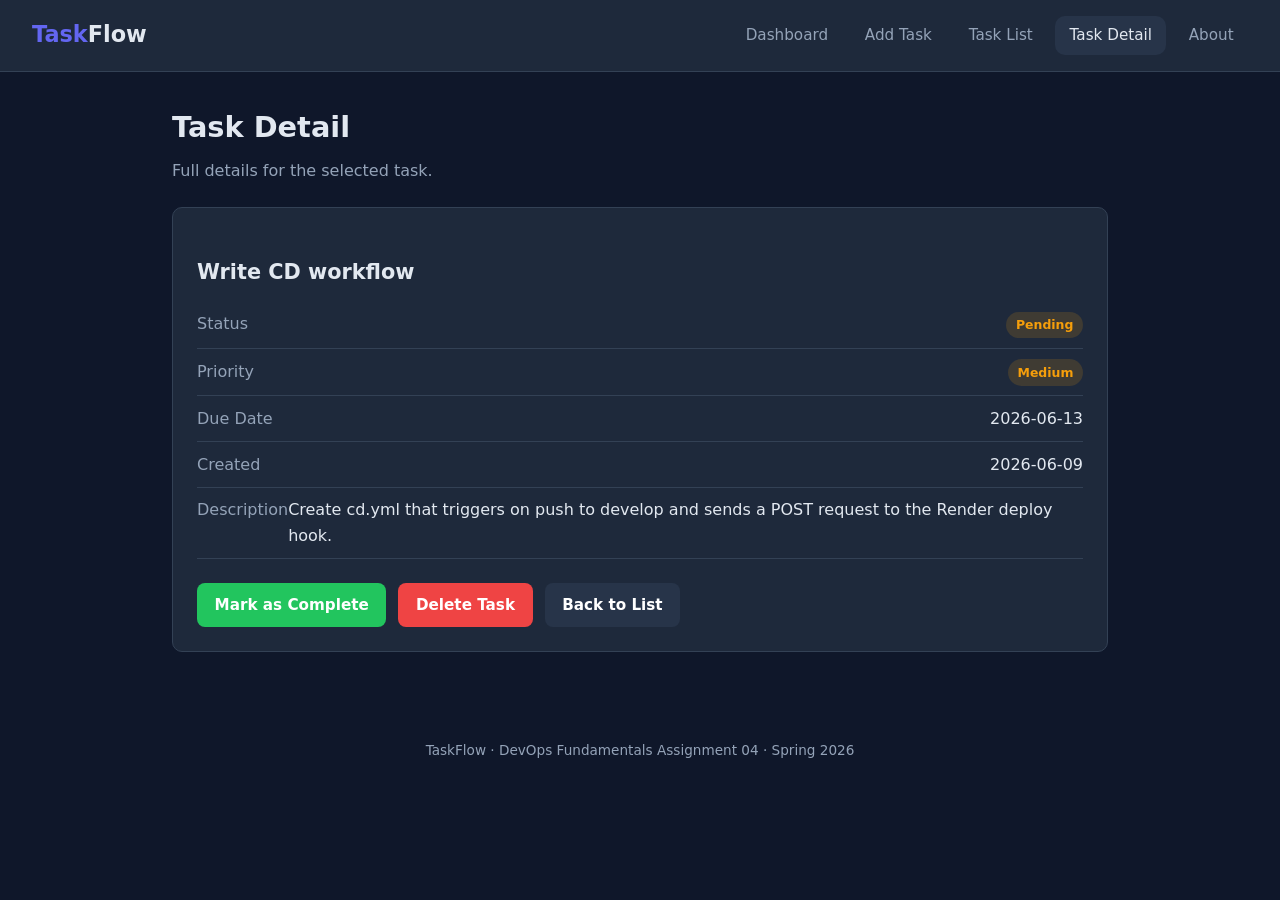
==== task-detail.html @ 7e273fbb "Add Task Detail and About/Help pages to baseline" ====
<!DOCTYPE html>
<html lang="en">
<head>
  <meta charset="UTF-8" />
  <meta name="viewport" content="width=device-width, initial-scale=1.0" />
  <title>TaskFlow – Task Detail</title>
  <link rel="stylesheet" href="style.css" />
</head>
<body>
  <header>
    <div class="brand">Task<span>Flow</span></div>
    <nav>
      <a href="index.html">Dashboard</a>
      <a href="add-task.html">Add Task</a>
      <a href="task-list.html">Task List</a>
      <a href="task-detail.html" class="active">Task Detail</a>
      <a href="about.html">About</a>
    </nav>
  </header>

  <main>
    <h1>Task Detail</h1>
    <p class="lead">Full details for the selected task.</p>

    <div class="panel">
      <h2>Write CD workflow</h2>
      <div class="detail-row"><span class="k">Status</span><span><span class="badge pending">Pending</span></span></div>
      <div class="detail-row"><span class="k">Priority</span><span><span class="badge medium">Medium</span></span></div>
      <div class="detail-row"><span class="k">Due Date</span><span>2026-06-13</span></div>
      <div class="detail-row"><span class="k">Created</span><span>2026-06-09</span></div>
      <div class="detail-row"><span class="k">Description</span><span>Create cd.yml that triggers on push to develop and sends a POST request to the Render deploy hook.</span></div>

      <div class="actions">
        <a href="task-list.html" class="btn success">Mark as Complete</a>
        <a href="task-list.html" class="btn danger">Delete Task</a>
        <a href="task-list.html" class="btn secondary">Back to List</a>
      </div>
    </div>
  </main>

  <footer>TaskFlow &middot; DevOps Fundamentals Assignment 04 &middot; Spring 2026</footer>
</body>
</html>
---- style.css ----
/* TaskFlow – shared stylesheet for all pages */
:root {
  --bg: #0f172a;
  --surface: #1e293b;
  --surface-2: #273449;
  --border: #334155;
  --text: #e2e8f0;
  --muted: #94a3b8;
  --primary: #6366f1;
  --primary-hover: #4f46e5;
  --success: #22c55e;
  --warning: #f59e0b;
  --danger: #ef4444;
  --radius: 10px;
}

* { box-sizing: border-box; margin: 0; padding: 0; }

body {
  font-family: "Segoe UI", system-ui, -apple-system, Roboto, sans-serif;
  background: var(--bg);
  color: var(--text);
  line-height: 1.6;
  min-height: 100vh;
}

header {
  background: var(--surface);
  border-bottom: 1px solid var(--border);
  padding: 1rem 2rem;
  display: flex;
  align-items: center;
  justify-content: space-between;
  flex-wrap: wrap;
  gap: 1rem;
}

.brand { font-size: 1.4rem; font-weight: 700; color: var(--primary); }
.brand span { color: var(--text); }

nav { display: flex; gap: 0.5rem; flex-wrap: wrap; }

nav a {
  color: var(--muted);
  text-decoration: none;
  padding: 0.45rem 0.9rem;
  border-radius: var(--radius);
  font-size: 0.95rem;
  transition: background 0.15s, color 0.15s;
}
nav a:hover, nav a.active { background: var(--surface-2); color: var(--text); }

main { max-width: 1000px; margin: 0 auto; padding: 2rem; }

h1 { font-size: 1.8rem; margin-bottom: 0.5rem; }
h2 { font-size: 1.3rem; margin: 1.5rem 0 0.75rem; }
p.lead { color: var(--muted); margin-bottom: 1.5rem; }

.cards { display: grid; grid-template-columns: repeat(auto-fit, minmax(180px, 1fr)); gap: 1rem; margin: 1.5rem 0; }

.card {
  background: var(--surface);
  border: 1px solid var(--border);
  border-radius: var(--radius);
  padding: 1.25rem;
}
.card .num { font-size: 2.2rem; font-weight: 700; }
.card .label { color: var(--muted); font-size: 0.9rem; }
.card.total .num { color: var(--primary); }
.card.pending .num { color: var(--warning); }
.card.completed .num { color: var(--success); }

.panel {
  background: var(--surface);
  border: 1px solid var(--border);
  border-radius: var(--radius);
  padding: 1.5rem;
  margin-bottom: 1.5rem;
}

form { display: grid; gap: 1rem; max-width: 520px; }
label { display: block; font-size: 0.9rem; color: var(--muted); margin-bottom: 0.35rem; }
input, textarea, select {
  width: 100%;
  background: var(--bg);
  border: 1px solid var(--border);
  color: var(--text);
  border-radius: 8px;
  padding: 0.6rem 0.75rem;
  font-size: 0.95rem;
  font-family: inherit;
}
input:focus, textarea:focus, select:focus { outline: 2px solid var(--primary); border-color: transparent; }

.btn {
  display: inline-block;
  background: var(--primary);
  color: #fff;
  border: none;
  border-radius: 8px;
  padding: 0.6rem 1.1rem;
  font-size: 0.95rem;
  font-weight: 600;
  cursor: pointer;
  text-decoration: none;
  transition: background 0.15s;
}
.btn:hover { background: var(--primary-hover); }
.btn.secondary { background: var(--surface-2); }
.btn.danger { background: var(--danger); }
.btn.success { background: var(--success); }

table { width: 100%; border-collapse: collapse; }
th, td { text-align: left; padding: 0.7rem 0.9rem; border-bottom: 1px solid var(--border); }
th { color: var(--muted); font-size: 0.85rem; text-transform: uppercase; letter-spacing: 0.03em; }

.badge { display: inline-block; padding: 0.2rem 0.6rem; border-radius: 999px; font-size: 0.78rem; font-weight: 600; }
.badge.high { background: rgba(239,68,68,0.15); color: var(--danger); }
.badge.medium { background: rgba(245,158,11,0.15); color: var(--warning); }
.badge.low { background: rgba(34,197,94,0.15); color: var(--success); }
.badge.pending { background: rgba(245,158,11,0.15); color: var(--warning); }
.badge.completed { background: rgba(34,197,94,0.15); color: var(--success); }

.filters { display: flex; gap: 0.5rem; margin-bottom: 1rem; }

.detail-row { display: flex; justify-content: space-between; padding: 0.6rem 0; border-bottom: 1px solid var(--border); }
.detail-row .k { color: var(--muted); }

.actions { display: flex; gap: 0.75rem; margin-top: 1.5rem; }

ul.guide { margin: 0.5rem 0 0 1.25rem; }
ul.guide li { margin-bottom: 0.4rem; }

footer { text-align: center; color: var(--muted); padding: 2rem; font-size: 0.85rem; }
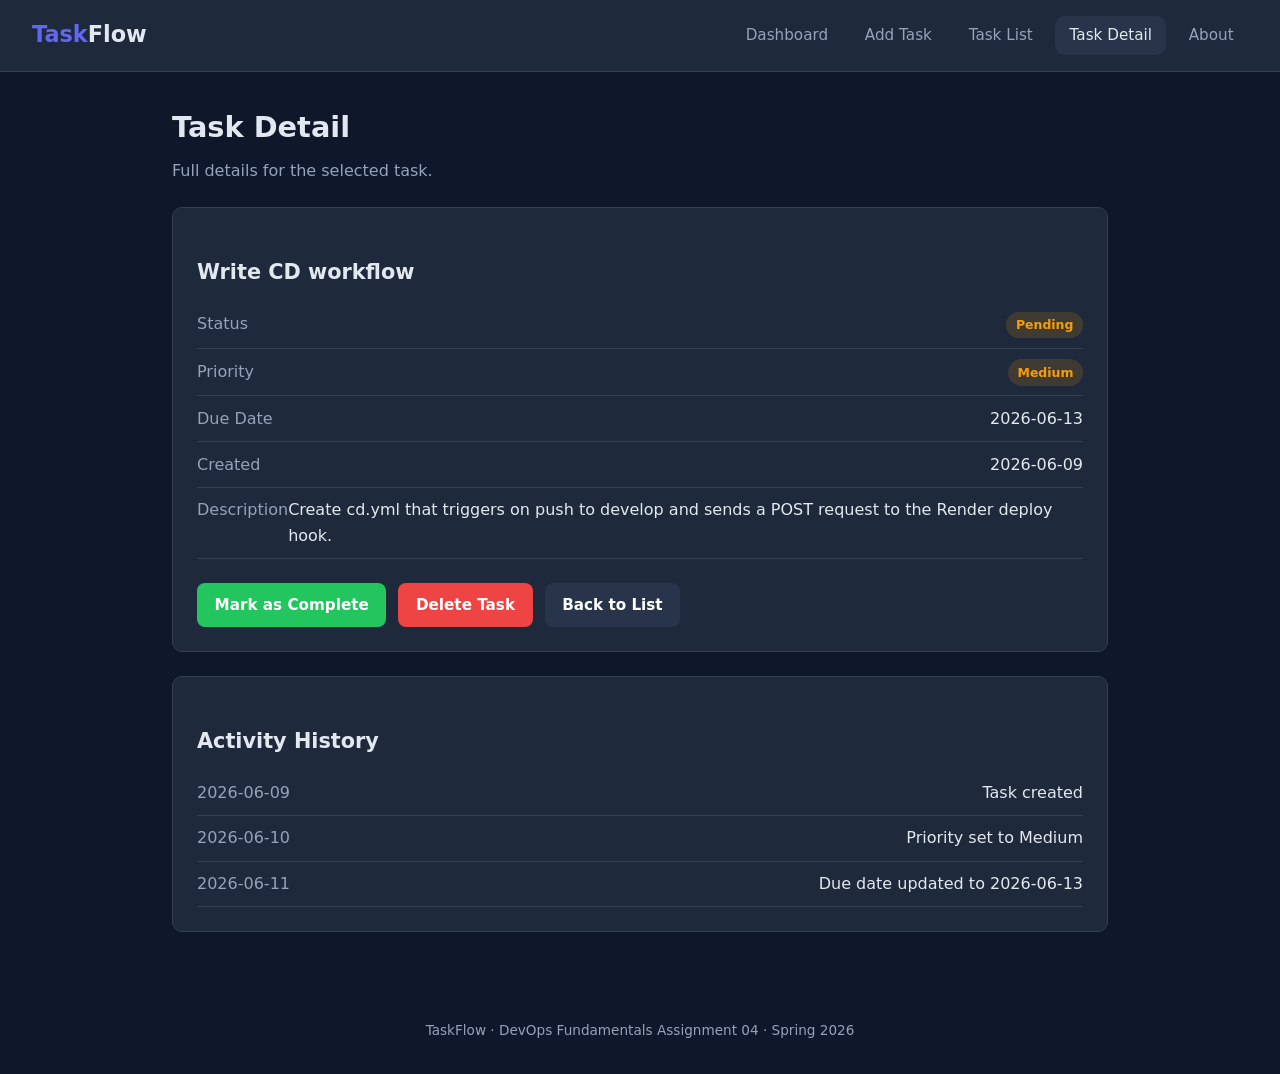
==== commit 8fb48b59: "Enhance Task Detail page with an Activity History section" ====
--- a/task-detail.html
+++ b/task-detail.html
@@ -36,6 +36,13 @@
         <a href="task-list.html" class="btn secondary">Back to List</a>
       </div>
     </div>
+
+    <div class="panel">
+      <h2>Activity History</h2>
+      <div class="detail-row"><span class="k">2026-06-09</span><span>Task created</span></div>
+      <div class="detail-row"><span class="k">2026-06-10</span><span>Priority set to Medium</span></div>
+      <div class="detail-row"><span class="k">2026-06-11</span><span>Due date updated to 2026-06-13</span></div>
+    </div>
   </main>
 
   <footer>TaskFlow &middot; DevOps Fundamentals Assignment 04 &middot; Spring 2026</footer>
